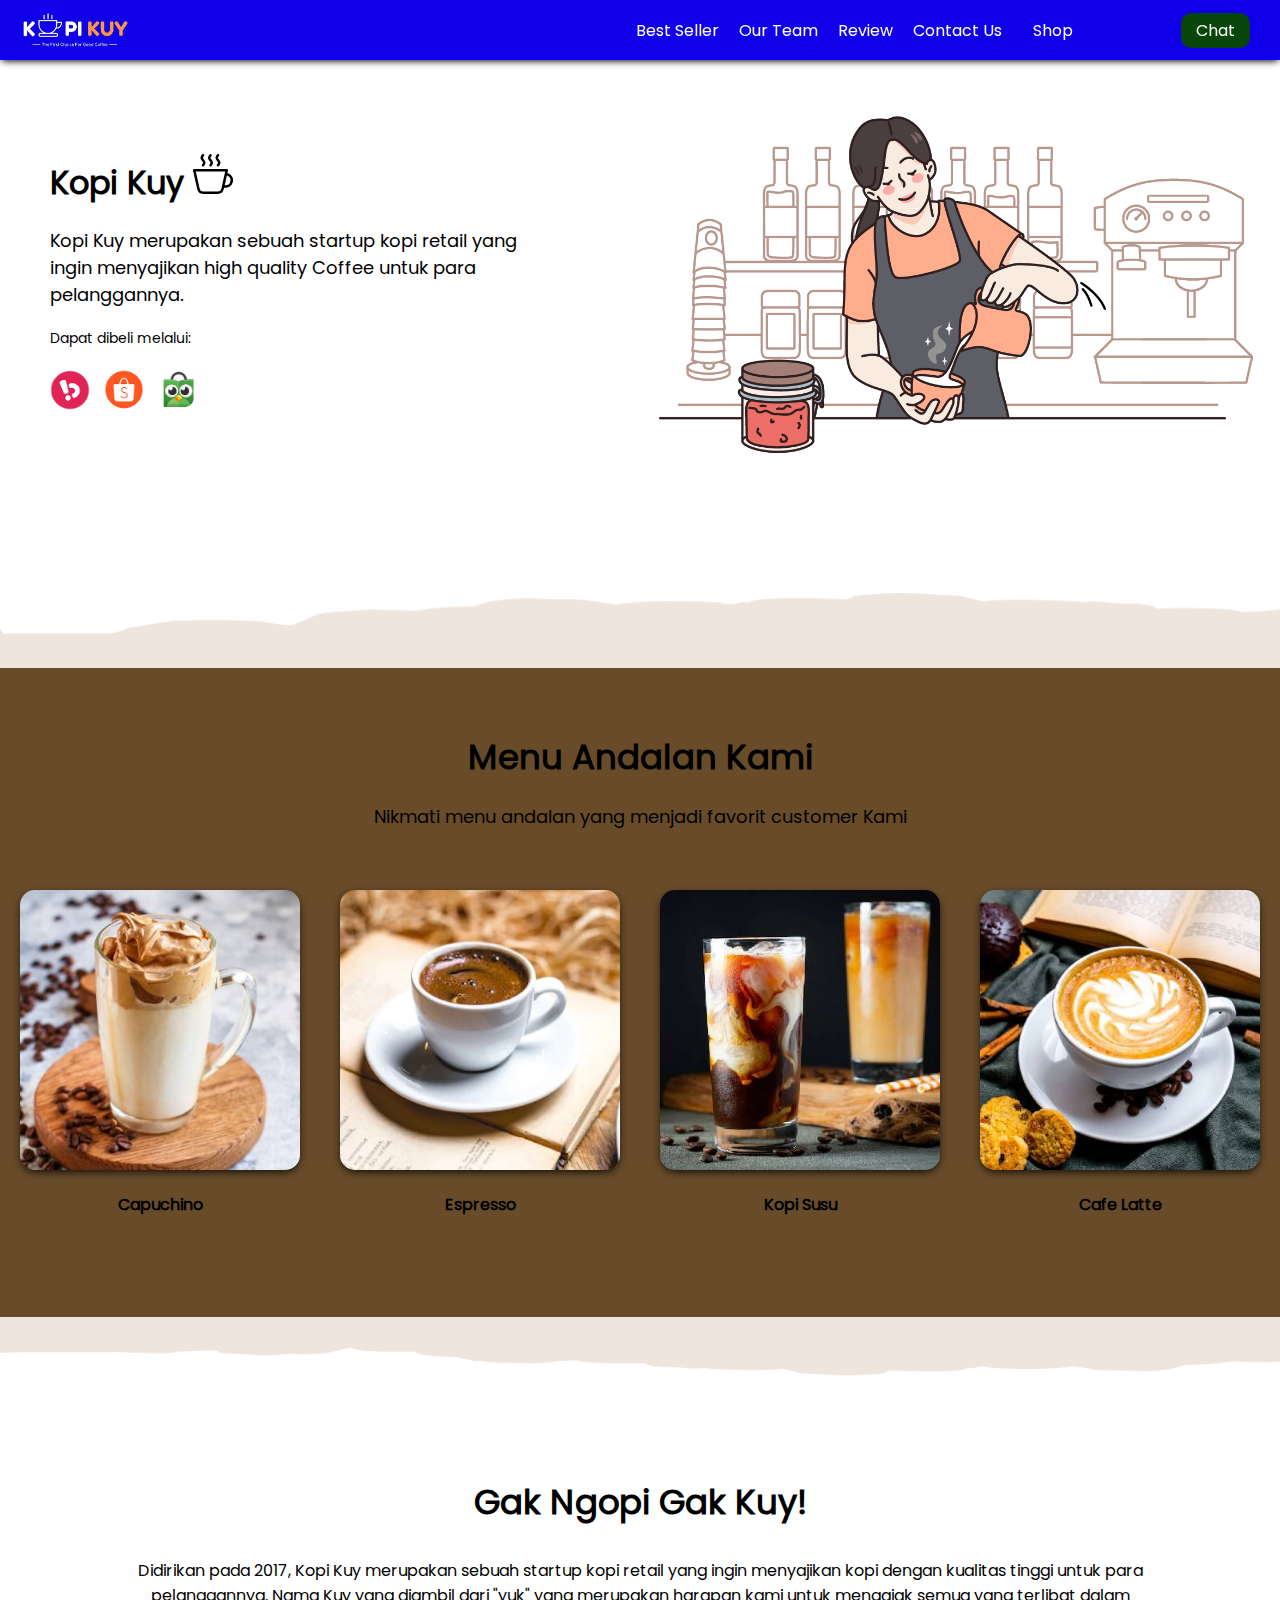
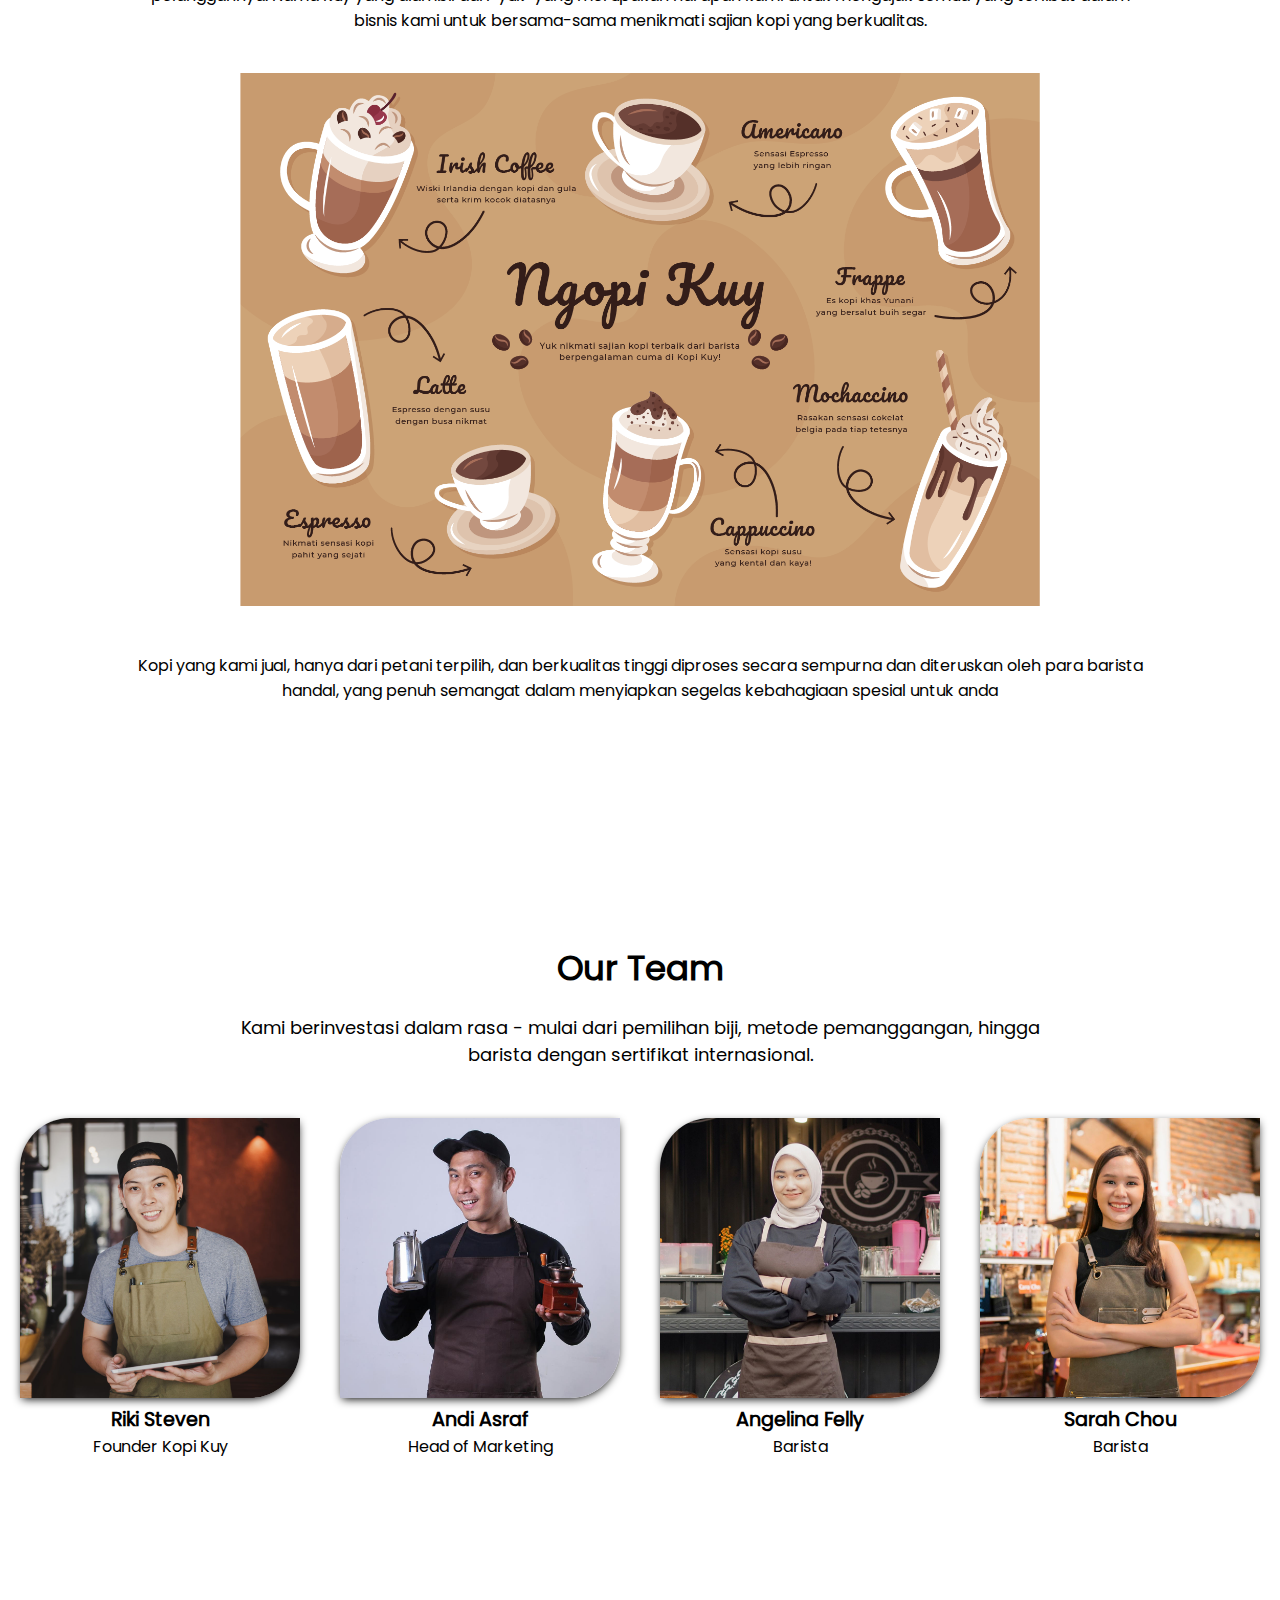
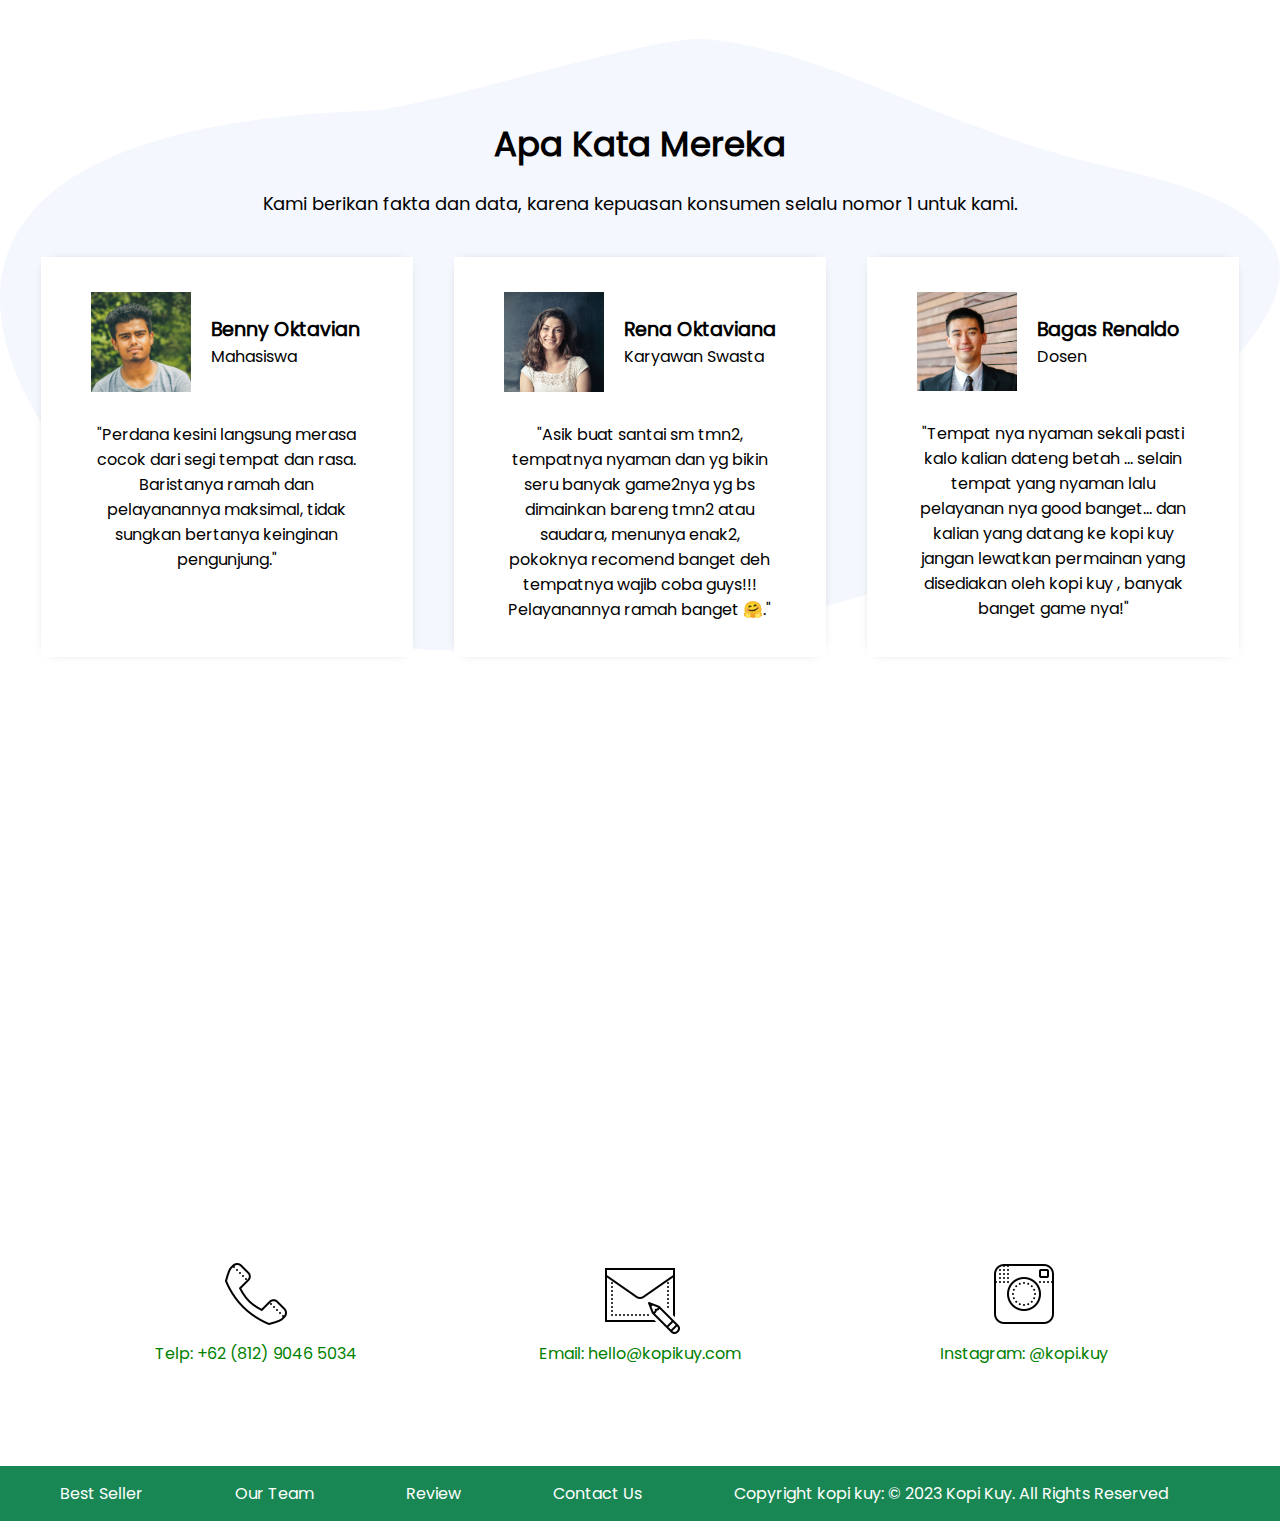
==== index.html @ c3a25a6c "Add files via upload" ====
<!DOCTYPE html>
<html lang="id">

<head>
    <meta charset="UTF-8">
    <meta http-equiv="X-UA-Compatible" content="IE=edge">
    <meta name="viewport" content="width=device-width, initial-scale=1.0">
    <link rel="shortcut icon" href="images/favicon.ico" type="image/x-icon">
    <title>Website Kopi Kuy</title>
    <link rel="stylesheet" href="css/style.css">
</head>

<body>
    <nav>
        <div class="baris">
            <img class="logo" src="images/logo/logo_kuy.png">
            <div class="navigasi">
                <a href="#best-seller">Best Seller</a>
                <a href="#our-team">Our Team</a>
                <a href="#review">Review</a>
                <a href="#contact-us">Contact Us</a>
            </div>
            <a class="shop" href="produk.html">Shop</a>
            <a class="chat" href="https://wa.me/nomor_hp_anda_pakai_62" target="_blank">Chat</a>
        </div>
    </nav>

    <!-- Tulis Kode Setelah panah di bawah ini -->
    <header>
        <div class="baris">
            <div class="col-kiri">

                <h1 class="judul-header">
                    Kopi Kuy
                    <img src="images/icon/icon_kopi.svg" alt="">
                </h1>

                <p class="subjudul-header">
                    Kopi Kuy merupakan sebuah startup kopi retail yang ingin menyajikan
                    high quality Coffee untuk para pelanggannya.
                </p>
                <p class="dapat-dibeli">
                    Dapat dibeli melalui:
                </p>

                <div class="olshop">
                    <img src="images/logo/logo_bukalapak.png" alt="">
                    <img src="images/logo/logo_shopee.png" alt="">
                    <img src="images/logo/logo_tokopedia.png" alt="">
                </div>

            </div>
            <img src="images/header/header1.png" alt="" class="col-kanan">
        </div>
    </header>
    <section id="best-seller" class="best-seller">
        <h2 class="judul-best-seller">Menu Andalan Kami</h2>
        <p class="subjudul-best-seller">Nikmati menu andalan yang menjadi favorit customer Kami</p>

        <div class="baris">
            <div class="col-produk">
                <img src="images/produk/product_capuchino.jpg" alt="">
                <p class="nama-produk">Capuchino</p>
            </div>
            <div class="col-produk">
                <img src="images/produk/product_espresso.jpg" alt="">
                <p class="nama-produk">Espresso</p>
            </div>
            <div class="col-produk">
                <img src="images/produk/product_kopi_susu.jpg" alt="">
                <p class="nama-produk">Kopi Susu</p>
            </div>
            <div class="col-produk">
                <img src="images/produk/product_latte.jpg" alt="">
                <p class="nama-produk">Cafe Latte</p>
            </div>
        </div>
    </section>

    <section id="about-us" class="about-us">
        <h2 class="judul-about-us">Gak Ngopi Gak Kuy!</h2>

        <p class="tentang-about-us">Didirikan pada 2017, Kopi Kuy merupakan sebuah startup kopi retail
            yang ingin menyajikan kopi dengan kualitas tinggi untuk para pelanggannya.
            Nama Kuy yang diambil dari "yuk" yang merupakan harapan kami untuk mengajak semua
            yang terlibat dalam bisnis kami untuk bersama-sama menikmati sajian kopi yang berkualitas.</p>
        <img src="images/aset_kopi_jumbo.png" alt="">
        <p class="penjelasan-about-us">Kopi yang kami jual, hanya dari petani terpilih, dan berkualitas tinggi diproses
            secara sempurna dan diteruskan oleh para barista handal, yang penuh semangat
            dalam menyiapkan segelas kebahagiaan spesial untuk anda</p>
    </section>

    <section id="our-teamfour-team">
        <h2 class="judul-team">Our Team</h2>
        <p class="subjudul-team">Kami berinvestasi dalam rasa - mulai dari pemilihan biji, metode pemanggangan,
            hingga barista dengan sertifikat internasional.</p>
        <div class="baris">
            <div class="col-team">
                <img src="images/team/team1.jpg" alt="">
                <h3>Riki Steven</h3>
                <p>Founder Kopi Kuy</p>
            </div>
            <div class="col-team">
                <img src="images/team/team2.jpg" alt="">
                <h3>Andi Asraf</h3>
                <p>Head of Marketing</p>
            </div>
            <div class="col-team">
                <img src="images/team/team3.jpg" alt="">
                <h3>Angelina Felly</h3>
                <p>Barista</p>
            </div>
            <div class="col-team">
                <img src="images/team/team4.jpg" alt="">
                <h3>Sarah Chou</h3>
                <p>Barista</p>

            </div>
        </div>
    </section>

    <section class="review" id="review">
        <h2 class="judul-review">Apa Kata Mereka</h2>
        <p class="subjudul-review">Kami berikan fakta dan data, karena kepuasan konsumen selalu nomor 1 untuk kami.</p>
        <div class="baris">
            <div class="col-review">
                <div class="profile">
                    <img src="images/customer/customer1.jpg" alt="">
                    <div class="nama-profile">
                        <h3>Benny Oktavian</h3>
                        <p>Mahasiswa</p>
                    </div>
                </div>
                <p class="testimoni">"Perdana kesini langsung merasa cocok dari segi tempat dan rasa.
                    Baristanya ramah dan pelayanannya maksimal, tidak sungkan bertanya keinginan pengunjung."</p>
            </div>
            <div class="col-review">
                <div class="profile">
                    <img src="images/customer/customer2.jpg" alt="">
                    <div class="nama-profile">
                        <h3>Rena Oktaviana</h3>
                        <p>Karyawan Swasta</p>
                    </div>
                </div>
                <p class="testimoni">"Asik buat santai sm tmn2, tempatnya nyaman dan yg bikin seru banyak game2nya
                    yg bs dimainkan bareng tmn2 atau saudara, menunya enak2, pokoknya recomend
                    banget deh tempatnya wajib coba guys!!! Pelayanannya ramah banget 🤗."</p>
            </div>
            <div class="col-review">
                <div class="profile">
                    <img src="images/customer/customer3.jpg" alt="">
                    <div class="nama-profile">
                        <h3>Bagas Renaldo</h3>
                        <p>Dosen</p>
                    </div>
                </div>
                <p class="testimoni">"Tempat nya nyaman sekali pasti kalo kalian dateng betah ...
                    selain tempat yang nyaman lalu pelayanan nya good banget...
                    dan kalian yang datang ke kopi kuy jangan lewatkan permainan yang disediakan
                    oleh kopi kuy , banyak banget game nya!"</p>
            </div>
        </div>
    </section>

    <section class="contact-us" id="contact-us">
        <iframe
            src="https://www.google.com/maps/embed?pb=!1m14!1m8!1m3!1d7932.741866032694!2d106.668581!3d-6.214715!3m2!1i1024!2i768!4f13.1!3m3!1m2!1s0x2e69f9912c7f297b%3A0xe5a3a671dae861ab!2sKopi%20kuy!5e0!3m2!1sid!2sid!4v1680617229460!5m2!1sid!2sid"
            width="100%" height="300" style="border:0;" allowfullscreen="" loading="lazy"
            referrerpolicy="no-referrer-when-downgrade"></iframe>
        <div class="baris">
            <div class="col-kontak">
                <img src="images/icon/icon_phone.png" alt="">
                <p>Telp: +62 (812) 9046 5034</p>
            </div>
            <div class="col-kontak">
                <img src="images/icon/icon_mail.png" alt="">
                <p>Email: hello@kopikuy.com</p>
            </div>
            <div class="col-kontak">
                <img src="images/icon/icon_instagram.png" alt="">
                <p>Instagram: @kopi.kuy </p>
            </div>
        </div>
    </section>

    <footer>
        <div class="baris">
            <div class="navigasi">Best Seller</div>
            <div class="navigasi">Our Team</div>
            <div class="navigasi">Review</div>
            <div class="navigasi">Contact Us</div>
            <div class="navigasi">Copyright kopi kuy: © 2023 Kopi Kuy. All Rights Reserved</div>
        </div>
    </footer>
    <!--
        Kode HTML tidak boleh lewat dari batas ini
        Pastikan setiap section di tutup
        misalnya kode best-seller harus ada
        di bawah kode </header> (perhatikan ada garis miringnya
        dan setiap section harus setelah kode </section>
        jangan menulis section di dalam section
    -->
</body>

</html>
---- css/style.css ----
/* Pengaturan Global */

/* Mendaftarkan font ke dalam CSS, dan memberi nama family */
@font-face {
   font-family: 'Poppins';
   src: url(../fonts/poppins.woff2);
}

* {
   box-sizing: border-box;
   margin: 0;
   padding: 0;
}

html {
   /* agar scroll ketika klik pada navigasi menjadi halus */
   scroll-behavior: smooth;
}

body {
   /* mendaftarkan semua teks pada body menjadi family Poppins */
   font-family: 'Poppins';
}

a {
   /* menghilangkan garis bawah pada link */
   text-decoration: none;

   /* menghilangkan warna bawaan pada link */
   color: unset;
}

h2 {
   /* mengatur ukuran huruf ke 34 pixel */
   font-size: 34px;
}

h3 {
   /* mengatur ukuran huruf ke 1.2rem */
   font-size: 1.2rem;
}

h1,
h2,
h3 {
   /* mengatur tebal huruf */
   font-weight: bold;
}

img {
   /* 
      mengatur agar semua elemen img memiliki panjang maksimal 100% agar
      tidak besar gambar tidak melebihi layar ataupun pembungkus
   */
   max-width: 100%;
}

/* Navigasi */

nav {
   /* background-color mengatur warna latar belakang */
   background-color: rgb(165, 4, 4);

   /* penulisan 2 background-color seperti ini akan mengabaikan penulisan sebelumnya */
   background-color: #1000e9;

   /* box-shadow membuat efek bayangan */
   box-shadow: 0 3px 7px -2px #000;

   /* width mengatur panjang elemen */
   width: 100%;
   padding-top: 10px;
   padding-bottom: 10px;

   /* position mengatur posisi elemen, static untuk biasa, fixed untuk efek menempel */
   position: fixed;

   /* Nilai z-index semakin besar, maka elemen akan semakin di depan */
   z-index: 500;
}

/* 
   PERHATIKAN bahwa dalam mengatur elemen, nama elemen langsung ditulis
   sedangkan untuk mengatur class, dibutuhkan tanda titik (.) terlebih dulu
   img {} berarti elemen dengan tag img, 
   sedangkan .img artinya elemen dengan kelas img   
*/

.baris {
   /* 
      display: flex memiliki pengaturan yang dapat mengatur agar elemen
      di dalamnya memiliki ukuran yang fleksibel
   */
   display: flex;

   /* 
      align-items: center mengatur elemen di dalamnya rata tengah vertikal
   */
   align-items: center;

   /* 
      justify-content: center mengatur elemen di dalamnya rata tengah horizontal
   */
   justify-content: center;

   /* 
      flex-wrap: wrap mengatur agar jika panjang elemen berlebih, maka elemen
      akan otomatis diletakan di baris baru
   */
   flex-wrap: wrap;
}

section {
   /* text-align mengatur rata tulisan, bisa bernilai: left, right, center, justify */
   text-align: center;
}

.logo {
   /* height mengatur tinggi elemen */
   height: 40px;
   margin-left: 20px;
}

.navigasi {
   margin-left: auto;
   margin-right: 15px;
}

.navigasi a,
.shop {
   color: #fff;
   padding-left: 8px;
   padding-right: 8px;
}

.shop {
   margin-right: 100px;
}

.chat {
   margin-right: 30px;
   background-color: rgb(8, 69, 8);
   color: #fafafa;
   padding-top: 5px;
   padding-right: 15px;
   padding-bottom: 5px;
   padding-left: 15px;
   border-radius: 10px;
}


/* HEADER */


header,
section {
   /*
    padding mengatur jarak ke dalam
    pada padding dan margin ditambahkan top / right / bottom / top 
    untuk mengatur jarak masing-masing 
   */
   padding-top: 80px;
   padding-bottom: 80px;

   /* margin mengatur jarak ke luar */
   margin-bottom: 80px;
}

/* penulisan CSS dapat digabung dengan beberapa elemen */
.col-kiri,
.col-kanan {
   /* width mengatur panjang elemen. 50% artinya setengah ukuran pembungkus */
   width: 50%;
}

.col-kiri {
   padding-left: 50px;
   padding-right: 120px;
}

.judul-header {
   margin-bottom: 20px;
}

.subjudul-header {
   /* font-size digunakan untuk mengatur ukuran huruf */
   font-size: 18px;
}

.dapat-dibeli {
   margin-top: 20px;
   margin-bottom: 20px;
   font-size: 14px;
}

.olshop img {
   width: 40px;

   /* height digunakan untuk mengatur tinggi elemen */
   height: auto;
   margin-right: 10px;
}

/* Best Seller */

.best-seller {
   position: relative;

   /* background-color mengatur warna latar belakang elemen */
   background-color: #684c2a;
}

/* 
terkait position, after, dan before memerlukan pemahaman mendalam
terkait layout pada CSS untuk dapat memahami secara penuh 
*/

.best-seller::before,
.best-seller::after {
   position: absolute;
   content: "";
   width: 100%;
   height: 76px;

   /* background-image untuk menambahkan gambar sebagai background */
   background-image: url(../images/garis-atas.png);

   /*background-size agar gambar latar menyesuaikan tinggi / panjang elemen */
   background-size: cover;

   top: -60px;
   left: 0;
}

.best-seller::after {
   height: 60px;
   background-image: url(../images/garis-bawah.png);
   top: unset;
   bottom: -60px;
}

.judul-best-seller {
   margin-bottom: 20px;
}

.subjudul-best-seller {
   font-size: 18px;
   margin-bottom: 40px;
}

.col-produk {
   /* 
      Penulisan padding dan margin seperti padding:20px ini penulisan singkat 
      yang berarti top, right, bottom, left nilainya sama, yaitu 20px 
   */
   padding: 20px;
   width: 25%;
}

.col-produk img {
   /* transition membuat animasi transisi dari perubahan style, 0.3s berarti 0.3 detik */
   transition: all 0.3s ease;

   /* border-radius  Membuat sudut membulat */
   border-radius: 15px;

   /* box-shadow membuat efek bayangan */
   box-shadow: 0 3px 10px -2px #000;
}

/* :hover akan dijalankan saat mouse ada di atas elemen */
.col-produk img:hover {

   /* membuat transformasi, bisa berupa scale(1.05), rotate(180deg), translateY(-50px), dsb */
   transform: scale(0.9);
   border-radius: 50%;
}

.nama-produk {
   margin-top: 15px;
   font-weight: bold;
}

/* About US */

.about-us {
   /* max-width: 80%; mengatur panjang maksimal elemen tidak boleh melebihi 80% layar */
   max-width: 80%;

   /* margin-left dan margin-right auto akan membuat posisi elemen berada di tengah */
   margin-left: auto;
   margin-right: auto;
}

.judul-about-us {
   margin-bottom: 30px;
}

/* 
   penulisan .about-us img {} berarti mengatur elemen img 
   yang ada di dalam elemen dengan kelas about-us 
   harap perhatikan .about-us dan image dipisahkan spasi
   penulisan class diawali titik (.) penulisan elemen tidak
*/
.about-us img {
   /* 
      Penulisan width: 800px dan max-width: 100% mengatur agar
      elemen memiliki panjang 800px namun tidak boleh melebihi 100% ukuran layar
   */
   width: 800px;
   max-width: 100%;
}

.tentang-about-us {
   margin-bottom: 40px;
}

.penjelasan-about-us {
   margin-top: 40px;
}

/* OUR TEAM */

.our-team {
   background-color: #EEE6DC;
   box-shadow: inset 0px 0px 23px -6px #707070;
}

.judul-team {
   margin-bottom: 20px;
}

.subjudul-team {
   margin-bottom: 30px;
   font-size: 18px;
   width: 800px;
   max-width: 90%;
   margin-left: auto;
   margin-right: auto;
}

.col-team {
   width: 25%;
   padding: 20px;
}

.col-team img {
   box-shadow: 0 3px 10px -2px #000;
   border-radius: 50px 0px 50px 0px;
}


/* REVIEW */

.review {
   background-image: url(../images/bg-review.svg);
   /* 
      background-size: contain;
      membuat gambar latar belakang tidak terpotong
   */
   background-size: contain;

   /* 
      background-repeat: no-repeat;
      membuat gambar latar belakang tidak diulang (duplikat)
   */
   background-repeat: no-repeat;
   padding-left: 20px;
   padding-right: 20px;
}

.judul-review {
   margin-bottom: 20px;
}

.subjudul-review {
   margin-bottom: 40px;
   font-size: 18px;
}

.review .baris {
   justify-content: space-around;
   /* align-items: stretch; membuat tinggi elemen di dalam .review .baris seragam */
   align-items: stretch;
}

.col-review {
   width: 30%;
   padding: 35px 50px;
   box-shadow: 0px 0px 12px -10px #000;
   background-color: #fff;
}

.profile {
   display: flex;
   margin-bottom: 30px;
   align-items: center;
}

/* mengatur elemen img yang ada di dalam class(.) profile */
.profile img {
   width: 100px;
   margin-right: 20px;
}

.profile .nama-profile {
   text-align: left;
}

/* CONTACT US */
.contact-us {
   margin-bottom: 20px;
}

.col-kontak {
   width: 30%;
   margin-top: 50px;
   /* color mengatur warna tulisan */
   color: green;
}

/* FOOTER */

footer {
   background-color: #198754;
   padding-top: 15px;
   padding-bottom: 15px;
   color: #fff;
   padding-right: 40px;
   padding-left: 40px;
}

footer .navigasi {
   margin-left: 20px;
   margin-right: auto;
}

/* UNTUK RESPONSIF DI BAWAH */

@media (max-width:600px) {

   .navigasi {
      display: none;
   }

   .shop {
      margin-right: 20px;
      margin-left: auto;
   }

   .col-kiri,
   .col-kanan {
      width: 100%;
      text-align: center;
      padding: 20px;
   }

   /* KODE SELANJUTNYA TULIS DI BAWAH SINI PERSIS */
   .col-produk,
   .col-team {
      width: 50%;
   }

   .col-review {
      width: 100%;
      margin-bottom: 30px;
      text-align: left;
   }


}
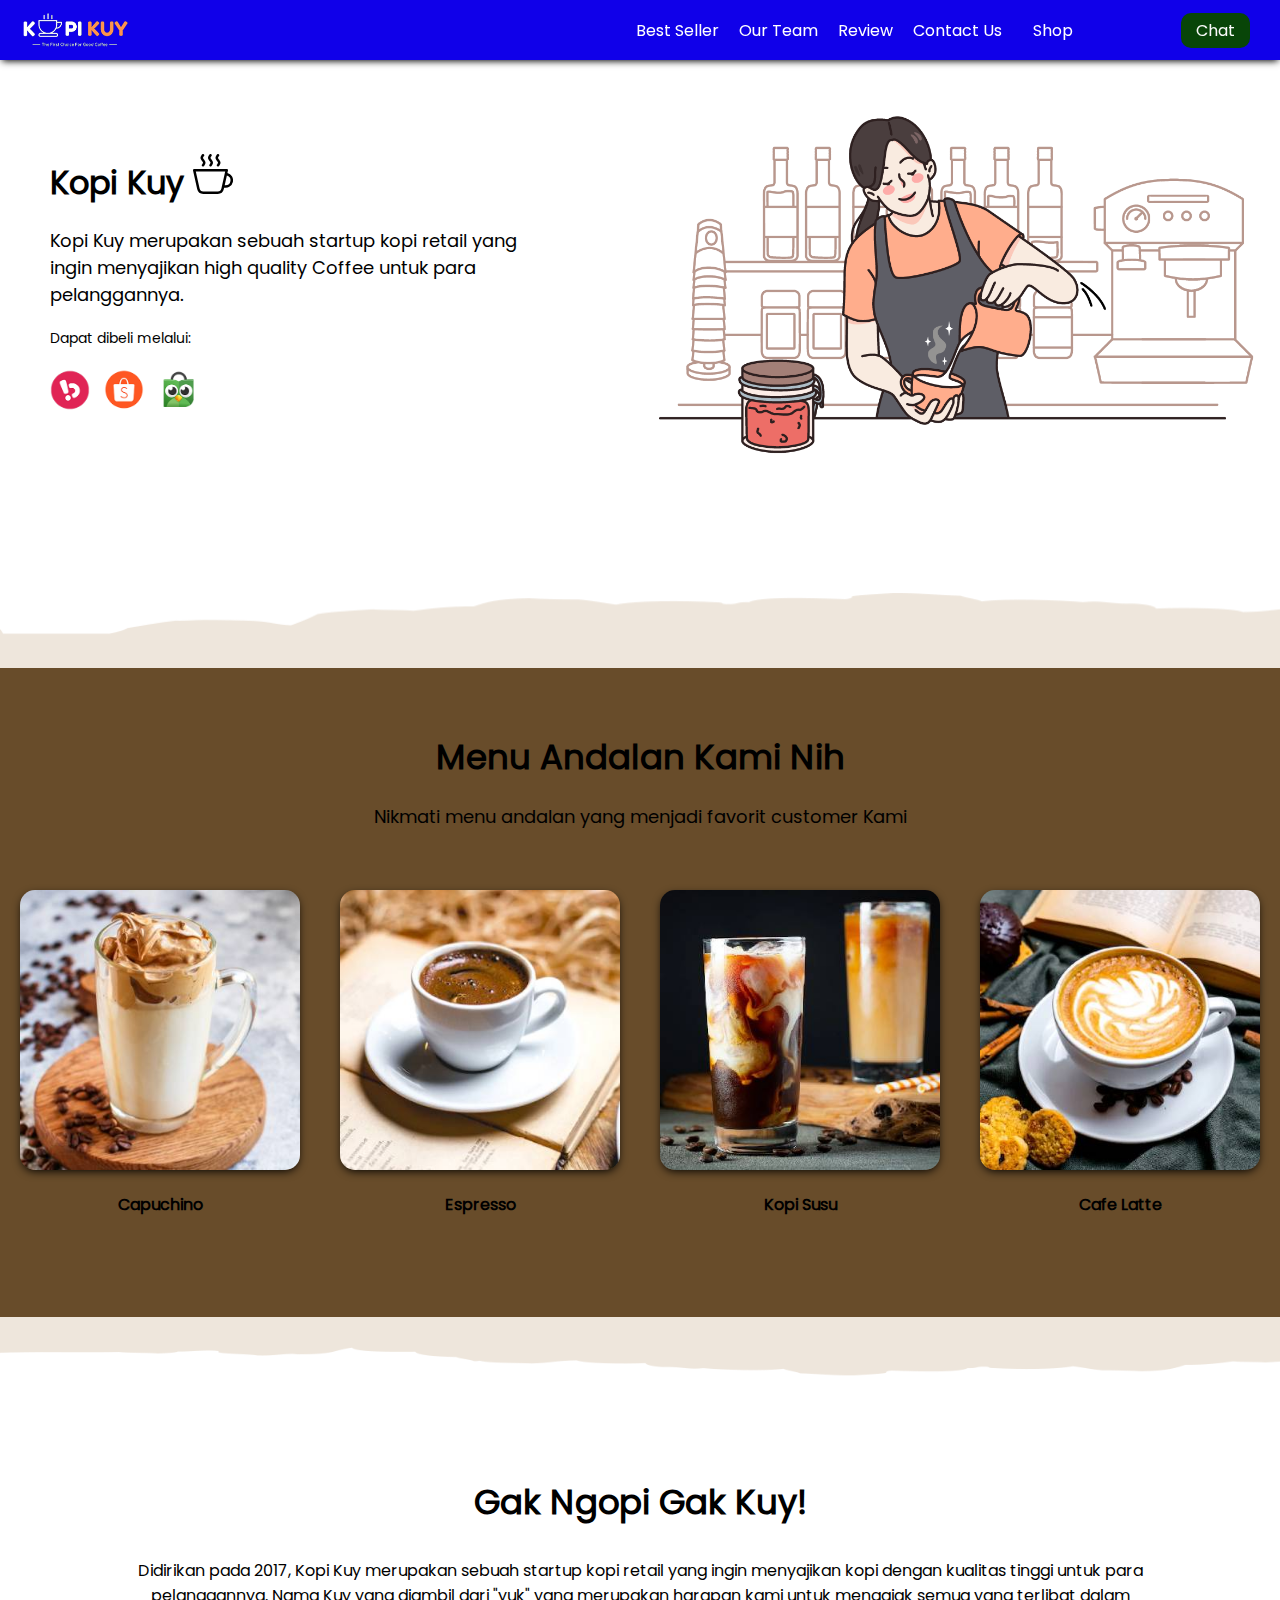
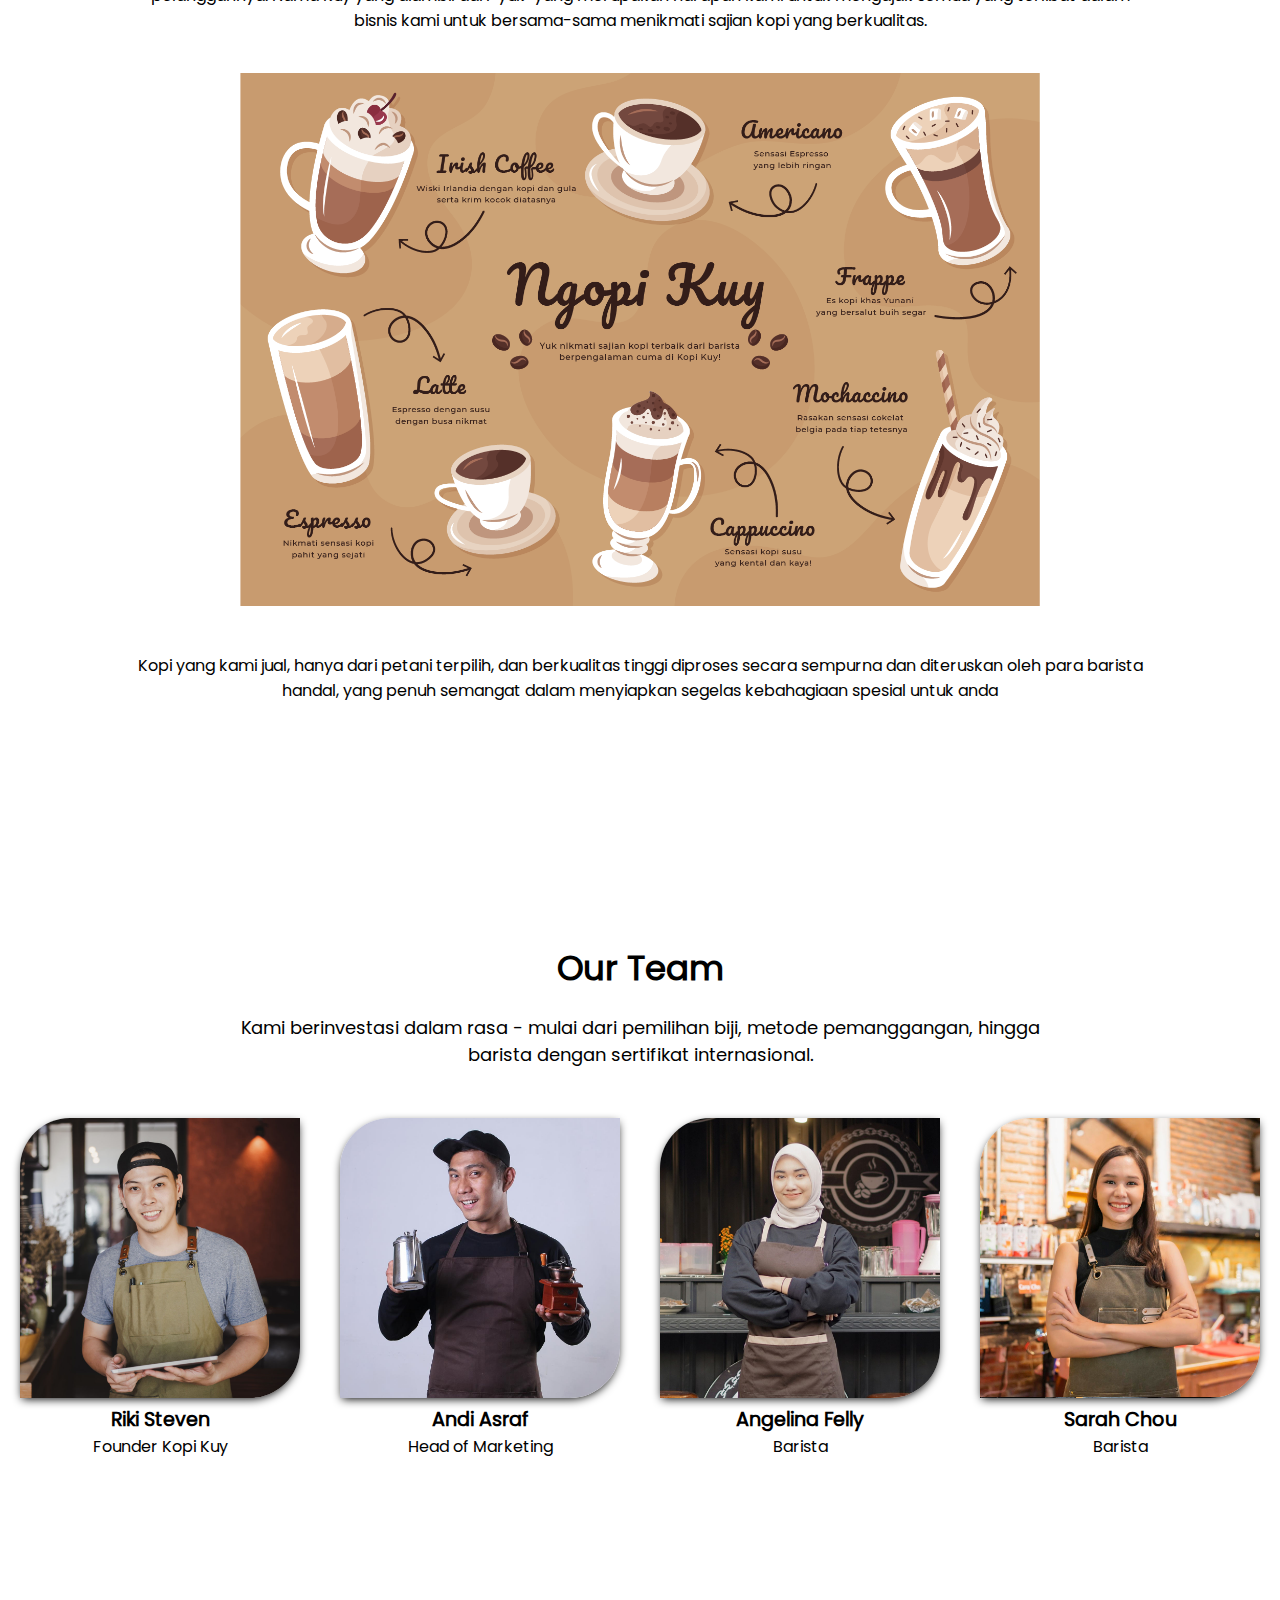
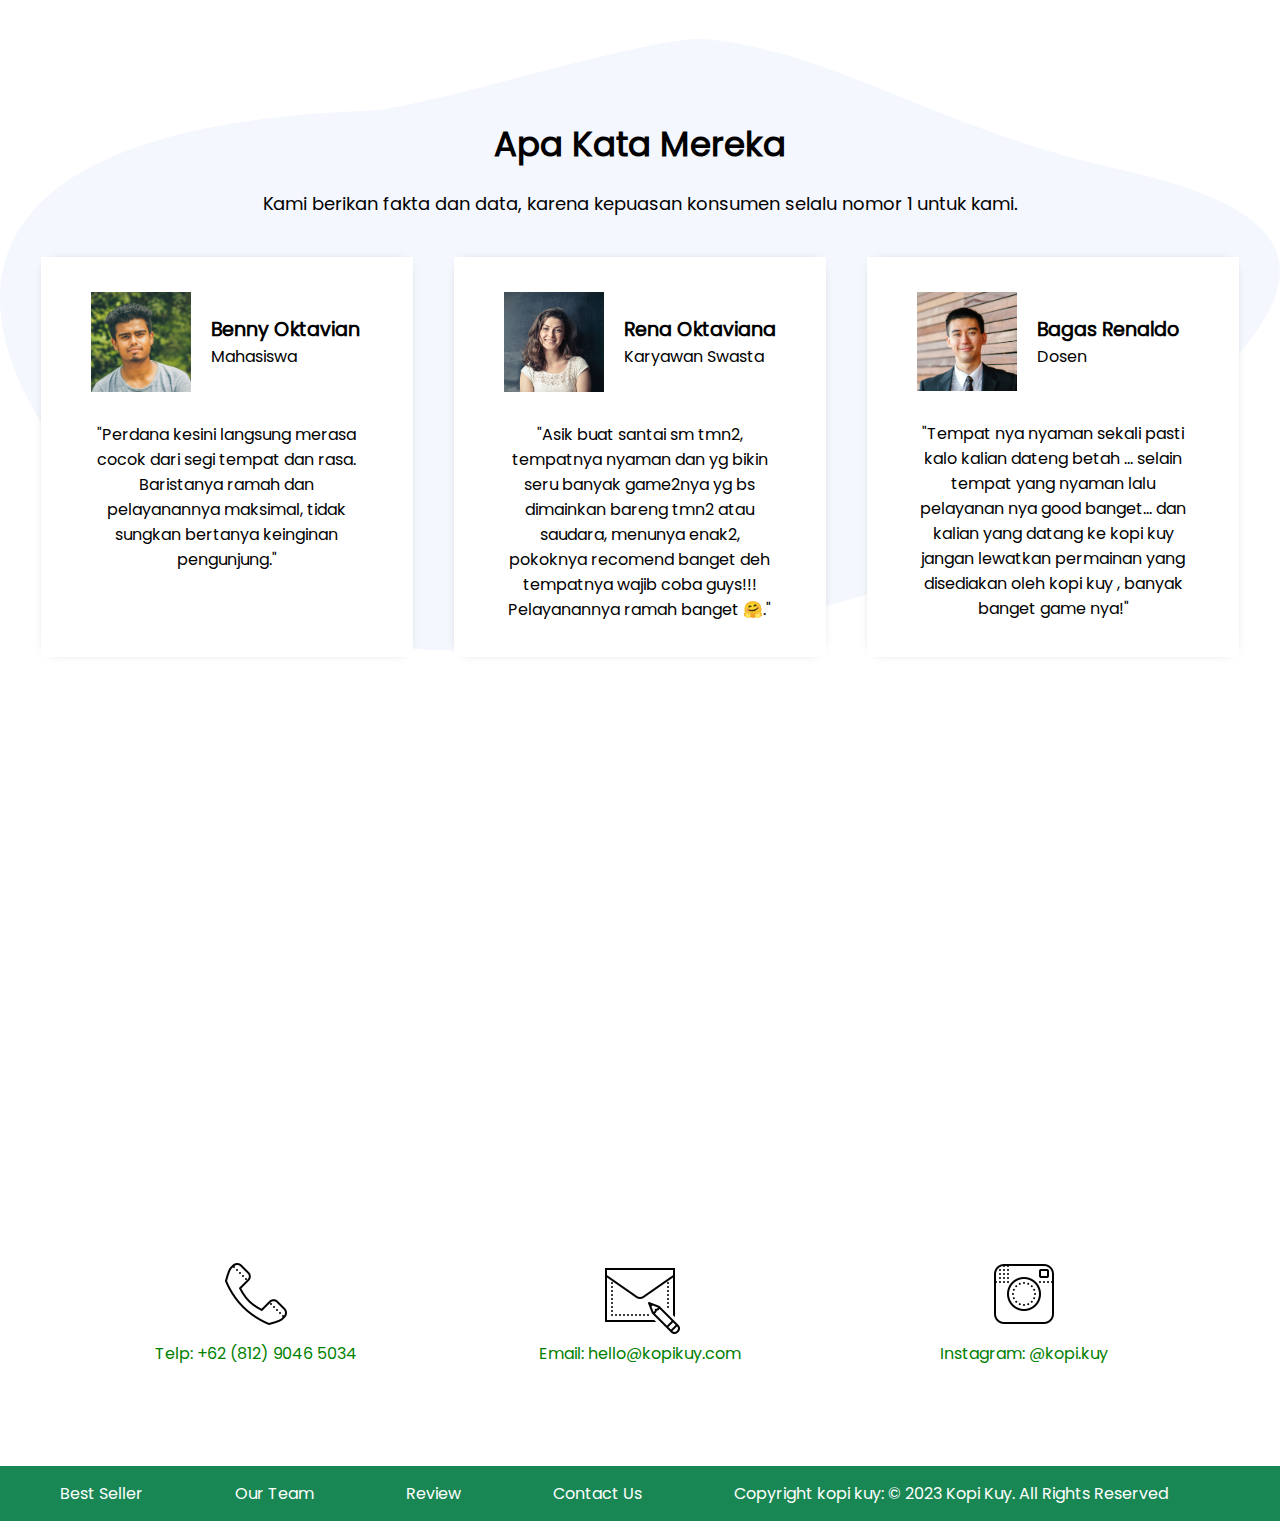
==== commit 7cbe8fae: "perubahan navigasi menu andalan" ====
--- a/index.html
+++ b/index.html
@@ -54,7 +54,7 @@
         </div>
     </header>
     <section id="best-seller" class="best-seller">
-        <h2 class="judul-best-seller">Menu Andalan Kami</h2>
+        <h2 class="judul-best-seller">Menu Andalan Kami Nih</h2>
         <p class="subjudul-best-seller">Nikmati menu andalan yang menjadi favorit customer Kami</p>
 
         <div class="baris">
